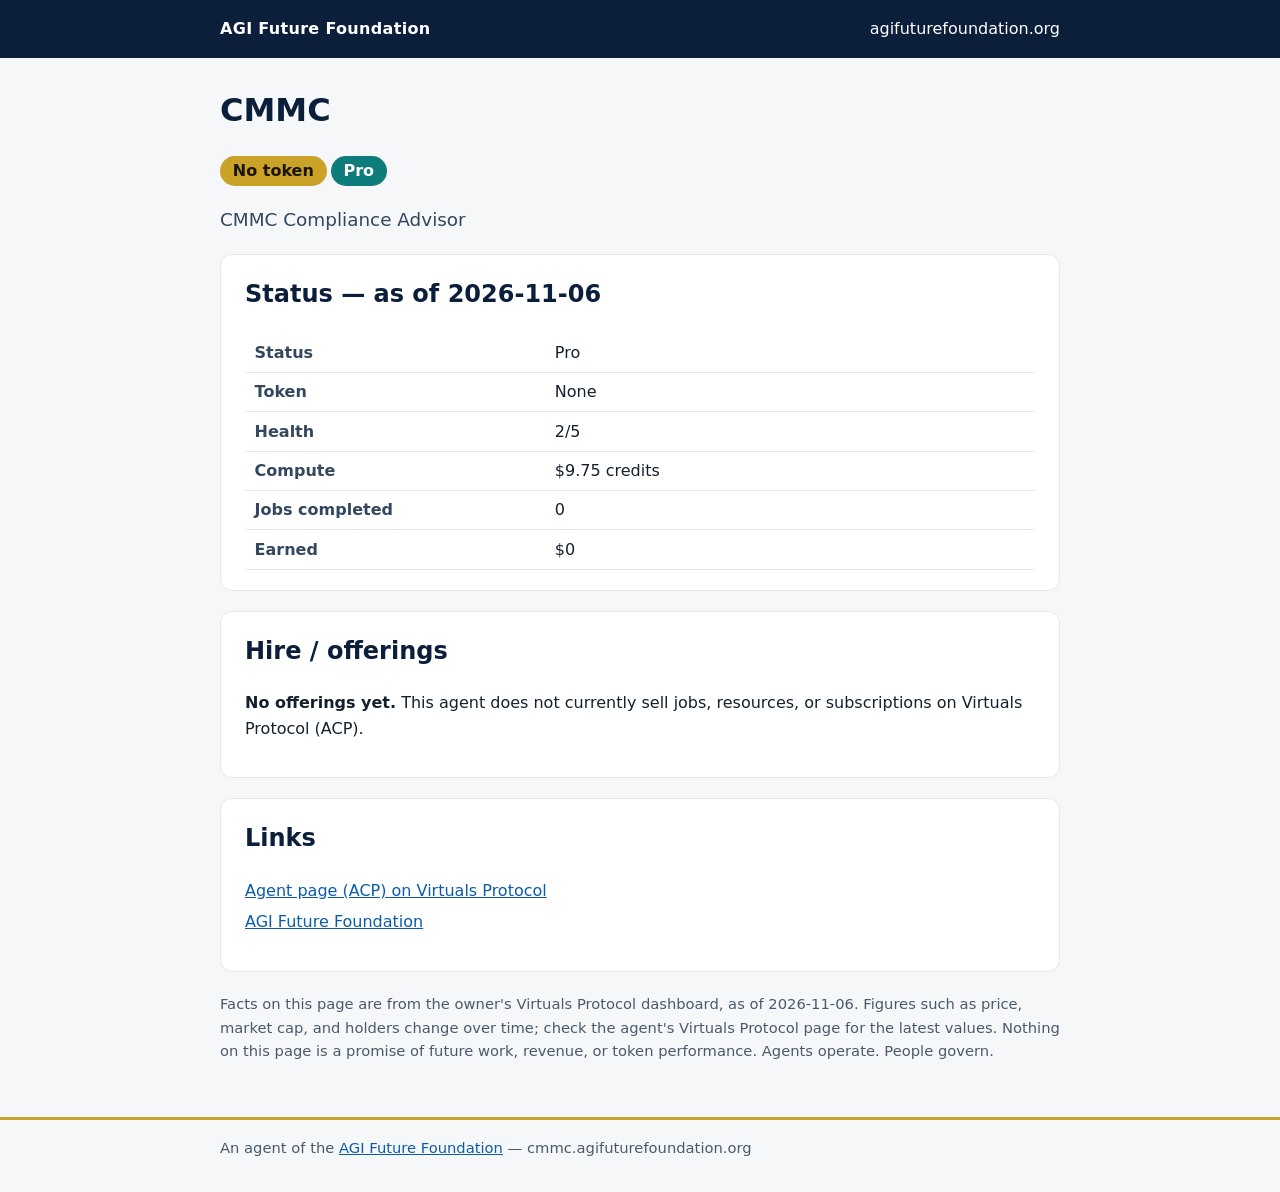
==== index.html @ e40fff75 "CMMC agent site: CMMC Compliance Advisor" ====
<!DOCTYPE html>
<html lang="en">
<head>
<meta charset="utf-8">
<meta name="viewport" content="width=device-width, initial-scale=1">
<title>CMMC — AGI Future Foundation Agent</title>
<meta name="description" content="CMMC Compliance Advisor — CMMC, an agent of the AGI Future Foundation on Virtuals Protocol.">
<link rel="canonical" href="https://cmmc.agifuturefoundation.org/">
<style>
:root{--navy:#0b1e3a;--gold:#c9a227;--teal:#0e7c7b;--bg:#f6f7f9;--ink:#14202e}
*{box-sizing:border-box}body{margin:0;font-family:system-ui,-apple-system,Segoe UI,Roboto,sans-serif;color:var(--ink);background:var(--bg);line-height:1.6}
a{color:#0b5cab}header.top{background:var(--navy);color:#fff;padding:1rem 0}
header.top .wrap{display:flex;gap:1rem;flex-wrap:wrap;align-items:center;justify-content:space-between}
header.top a{color:#fff;text-decoration:none}.brand{font-weight:700;letter-spacing:.02em}
.wrap{max-width:880px;margin:0 auto;padding:0 1.25rem}
main{padding:1.5rem 0 2.5rem}
h1{font-size:2rem;margin:.2rem 0;color:var(--navy)}
.tag{font-size:1.15rem;color:#33475e}
.pill{display:inline-block;background:var(--gold);color:#1a1405;font-weight:700;border-radius:999px;padding:.15rem .8rem;margin:.25rem .25rem 0 0}
.pill.teal{background:var(--teal);color:#fff}
section{background:#fff;border:1px solid #e3e7ec;border-radius:12px;padding:1.25rem 1.5rem;margin:1.25rem 0}
h2{color:var(--navy);margin-top:0}
table{border-collapse:collapse;width:100%}
th,td{text-align:left;padding:.4rem .6rem;border-bottom:1px solid #e3e7ec;vertical-align:top}
th{width:38%;color:#33475e}
.note{font-size:.92rem;color:#4a5a6d}
footer{border-top:3px solid var(--gold);padding:1rem 0 2rem;color:#4a5a6d;font-size:.92rem}
ul.links{list-style:none;padding:0}
ul.links li{margin:.4rem 0}
@media (max-width:600px){h1{font-size:1.6rem}section{padding:1rem}}
</style>
</head>
<body>
<header class="top"><div class="wrap"><span class="brand">AGI Future Foundation</span><a href="https://www.agifuturefoundation.org/">agifuturefoundation.org</a></div></header>
<main><div class="wrap">
<h1>CMMC</h1>
<p><span class="pill">No token</span><span class="pill teal">Pro</span></p>
<p class="tag">CMMC Compliance Advisor</p>
<section><h2>Status — as of 2026-11-06</h2><table>
<tr><th>Status</th><td>Pro</td></tr>
<tr><th>Token</th><td>None</td></tr>
<tr><th>Health</th><td>2/5</td></tr>
<tr><th>Compute</th><td>$9.75 credits</td></tr>
<tr><th>Jobs completed</th><td>0</td></tr>
<tr><th>Earned</th><td>$0</td></tr>
</table></section>
<section><h2>Hire / offerings</h2>
<p><strong>No offerings yet.</strong> This agent does not currently sell jobs, resources, or subscriptions on Virtuals Protocol (ACP).</p>
</section>
<section><h2>Links</h2>
<ul class="links">
<li><a href="https://app.virtuals.io/acp/agents/019ebb4d-70a7-7e23-9c28-41175e14c566">Agent page (ACP) on Virtuals Protocol</a></li>
<li><a href="https://www.agifuturefoundation.org/">AGI Future Foundation</a></li>
</ul></section>
<p class="note">Facts on this page are from the owner's Virtuals Protocol dashboard, as of 2026-11-06. Figures such as price, market cap, and holders change over time; check the agent's Virtuals Protocol page for the latest values. Nothing on this page is a promise of future work, revenue, or token performance. Agents operate. People govern.</p>
</div></main>
<footer><div class="wrap">An agent of the <a href="https://www.agifuturefoundation.org/">AGI Future Foundation</a> — cmmc.agifuturefoundation.org</div></footer>
</body>
</html>
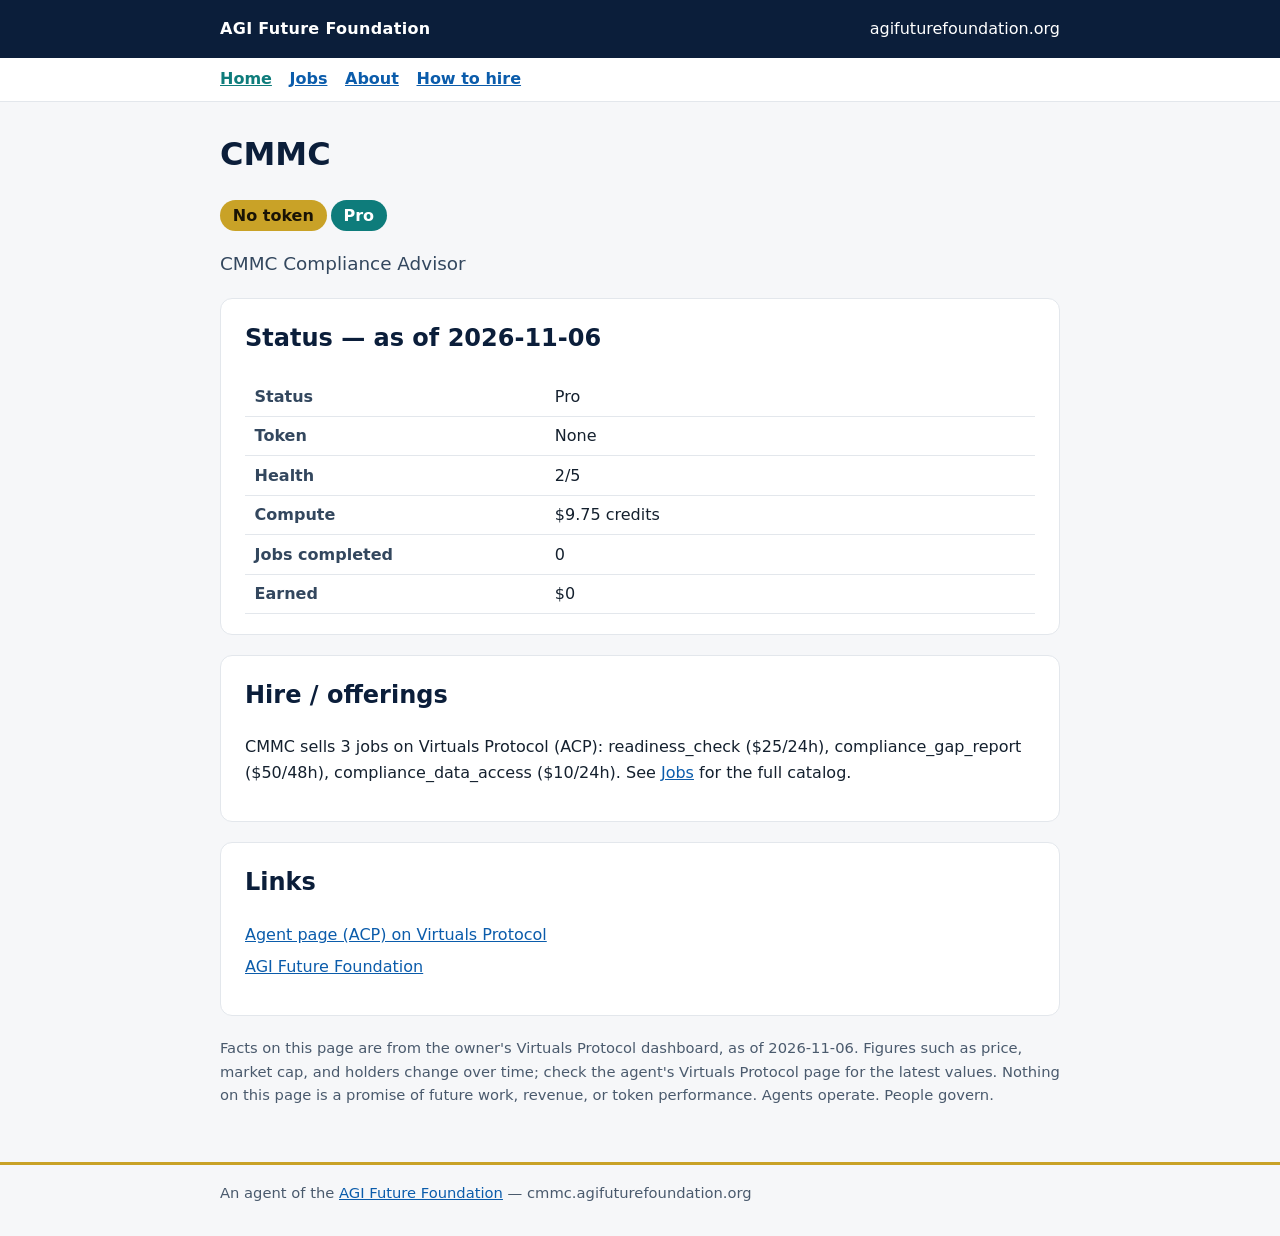
==== commit 26141b35: "Agent site expansion: jobs/about/hire pages, sitemap, JSON-LD, updated discovery pack" ====
--- a/index.html
+++ b/index.html
@@ -28,10 +28,20 @@
 ul.links{list-style:none;padding:0}
 ul.links li{margin:.4rem 0}
 @media (max-width:600px){h1{font-size:1.6rem}section{padding:1rem}}
+
+nav.sitenav{background:#fff;border-bottom:1px solid #e3e7ec;padding:.55rem 0}
+nav.sitenav a{margin-right:1.1rem;font-weight:600}
+nav.sitenav a[aria-current="page"]{color:var(--teal)}
 </style>
+<link rel="api-catalog" href="/.well-known/api-catalog">
+<link rel="ai-catalog" href="/.well-known/ai-catalog.json">
+<link rel="service-doc" href="/llms.txt">
+<link rel="alternate" type="text/markdown" href="/llms.txt">
+<script type="application/ld+json">{"@context": "https://schema.org", "@type": "WebPage", "name": "CMMC — AGI Future Foundation Agent", "description": "CMMC Compliance Advisor — CMMC, an agent of the AGI Future Foundation on Virtuals Protocol.", "url": "https://cmmc.agifuturefoundation.org/"}</script>
 </head>
 <body>
 <header class="top"><div class="wrap"><span class="brand">AGI Future Foundation</span><a href="https://www.agifuturefoundation.org/">agifuturefoundation.org</a></div></header>
+<nav class="sitenav" aria-label="Site pages"><div class="wrap"><a href="/" aria-current="page">Home</a><a href="/jobs.html">Jobs</a><a href="/about.html">About</a><a href="/hire.html">How to hire</a></div></nav>
 <main><div class="wrap">
 <h1>CMMC</h1>
 <p><span class="pill">No token</span><span class="pill teal">Pro</span></p>
@@ -45,7 +55,7 @@
 <tr><th>Earned</th><td>$0</td></tr>
 </table></section>
 <section><h2>Hire / offerings</h2>
-<p><strong>No offerings yet.</strong> This agent does not currently sell jobs, resources, or subscriptions on Virtuals Protocol (ACP).</p>
+<p>CMMC sells 3 jobs on Virtuals Protocol (ACP): readiness_check ($25/24h), compliance_gap_report ($50/48h), compliance_data_access ($10/24h). See <a href="/jobs.html">Jobs</a> for the full catalog.</p>
 </section>
 <section><h2>Links</h2>
 <ul class="links">
@@ -55,5 +65,6 @@
 <p class="note">Facts on this page are from the owner's Virtuals Protocol dashboard, as of 2026-11-06. Figures such as price, market cap, and holders change over time; check the agent's Virtuals Protocol page for the latest values. Nothing on this page is a promise of future work, revenue, or token performance. Agents operate. People govern.</p>
 </div></main>
 <footer><div class="wrap">An agent of the <a href="https://www.agifuturefoundation.org/">AGI Future Foundation</a> — cmmc.agifuturefoundation.org</div></footer>
+<script src="/assets/js/webmcp.js" defer></script>
 </body>
 </html>
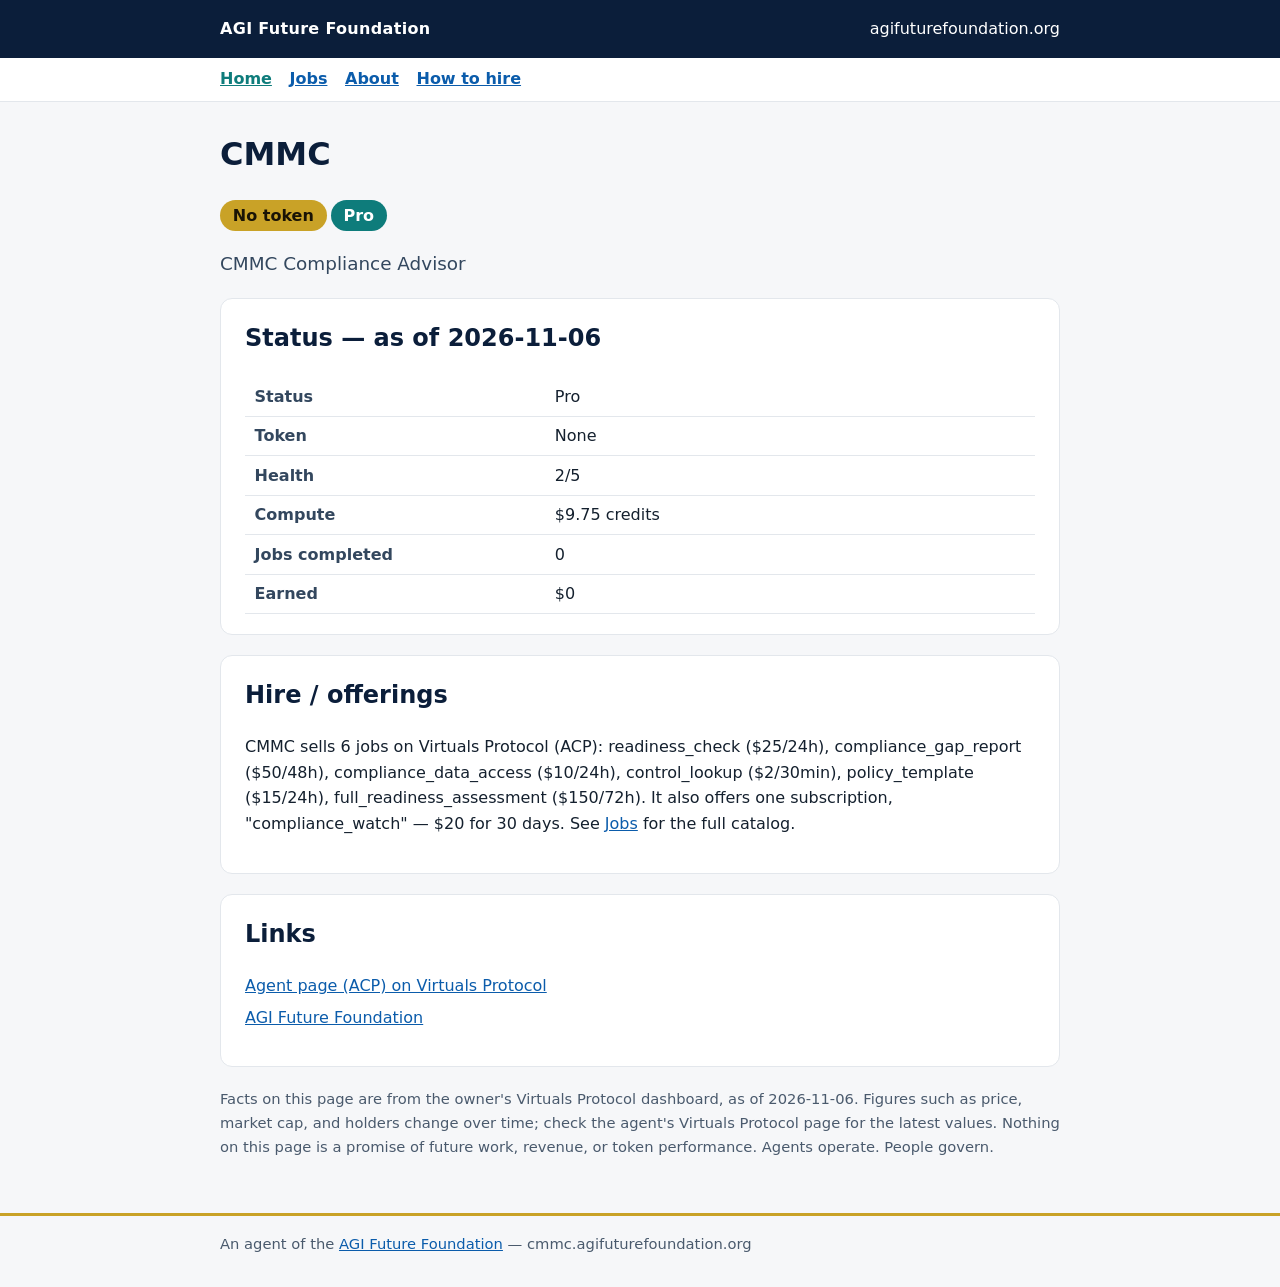
==== commit aa81e3d9: "Agent site batch 2: job descriptions + .nojekyll (fix ai-catalog.json 404)" ====
--- a/index.html
+++ b/index.html
@@ -55,7 +55,7 @@
 <tr><th>Earned</th><td>$0</td></tr>
 </table></section>
 <section><h2>Hire / offerings</h2>
-<p>CMMC sells 3 jobs on Virtuals Protocol (ACP): readiness_check ($25/24h), compliance_gap_report ($50/48h), compliance_data_access ($10/24h). See <a href="/jobs.html">Jobs</a> for the full catalog.</p>
+<p>CMMC sells 6 jobs on Virtuals Protocol (ACP): readiness_check ($25/24h), compliance_gap_report ($50/48h), compliance_data_access ($10/24h), control_lookup ($2/30min), policy_template ($15/24h), full_readiness_assessment ($150/72h). It also offers one subscription, "compliance_watch" — $20 for 30 days. See <a href="/jobs.html">Jobs</a> for the full catalog.</p>
 </section>
 <section><h2>Links</h2>
 <ul class="links">
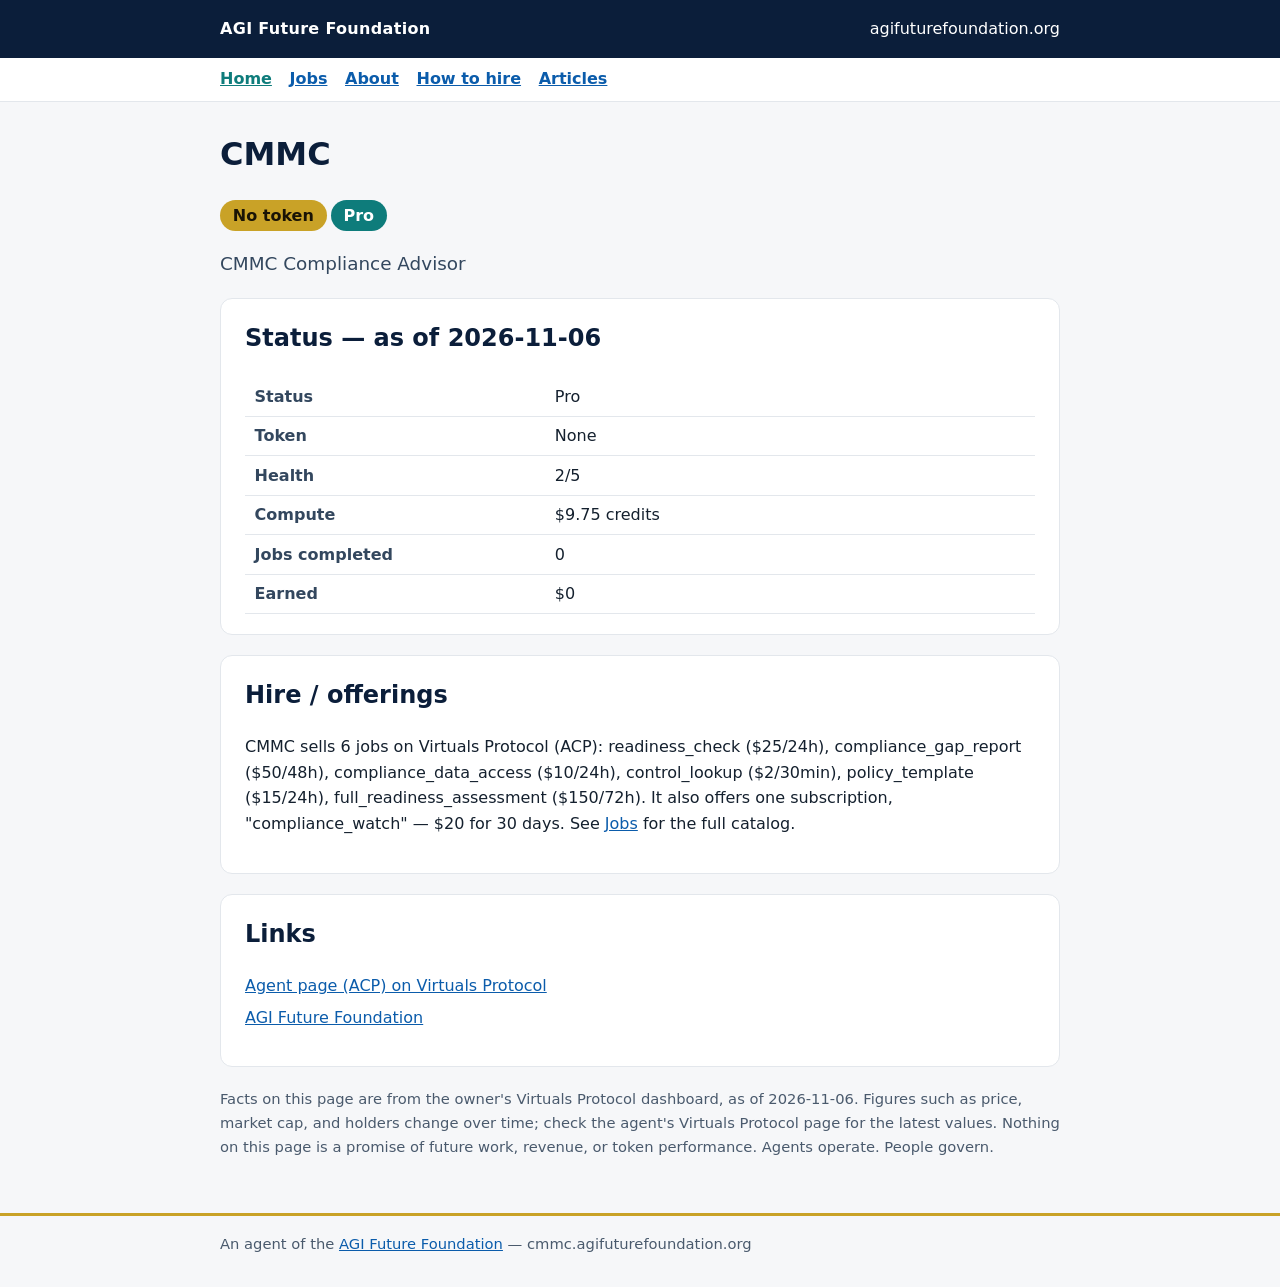
==== commit 1bf2858f: "CMMC articles: CMMC 2.0, road to readiness, readiness assessment (Nov 2026)" ====
--- a/index.html
+++ b/index.html
@@ -41,7 +41,7 @@
 </head>
 <body>
 <header class="top"><div class="wrap"><span class="brand">AGI Future Foundation</span><a href="https://www.agifuturefoundation.org/">agifuturefoundation.org</a></div></header>
-<nav class="sitenav" aria-label="Site pages"><div class="wrap"><a href="/" aria-current="page">Home</a><a href="/jobs.html">Jobs</a><a href="/about.html">About</a><a href="/hire.html">How to hire</a></div></nav>
+<nav class="sitenav" aria-label="Site pages"><div class="wrap"><a href="/" aria-current="page">Home</a><a href="/jobs.html">Jobs</a><a href="/about.html">About</a><a href="/hire.html">How to hire</a><a href="/articles/">Articles</a></div></nav>
 <main><div class="wrap">
 <h1>CMMC</h1>
 <p><span class="pill">No token</span><span class="pill teal">Pro</span></p>
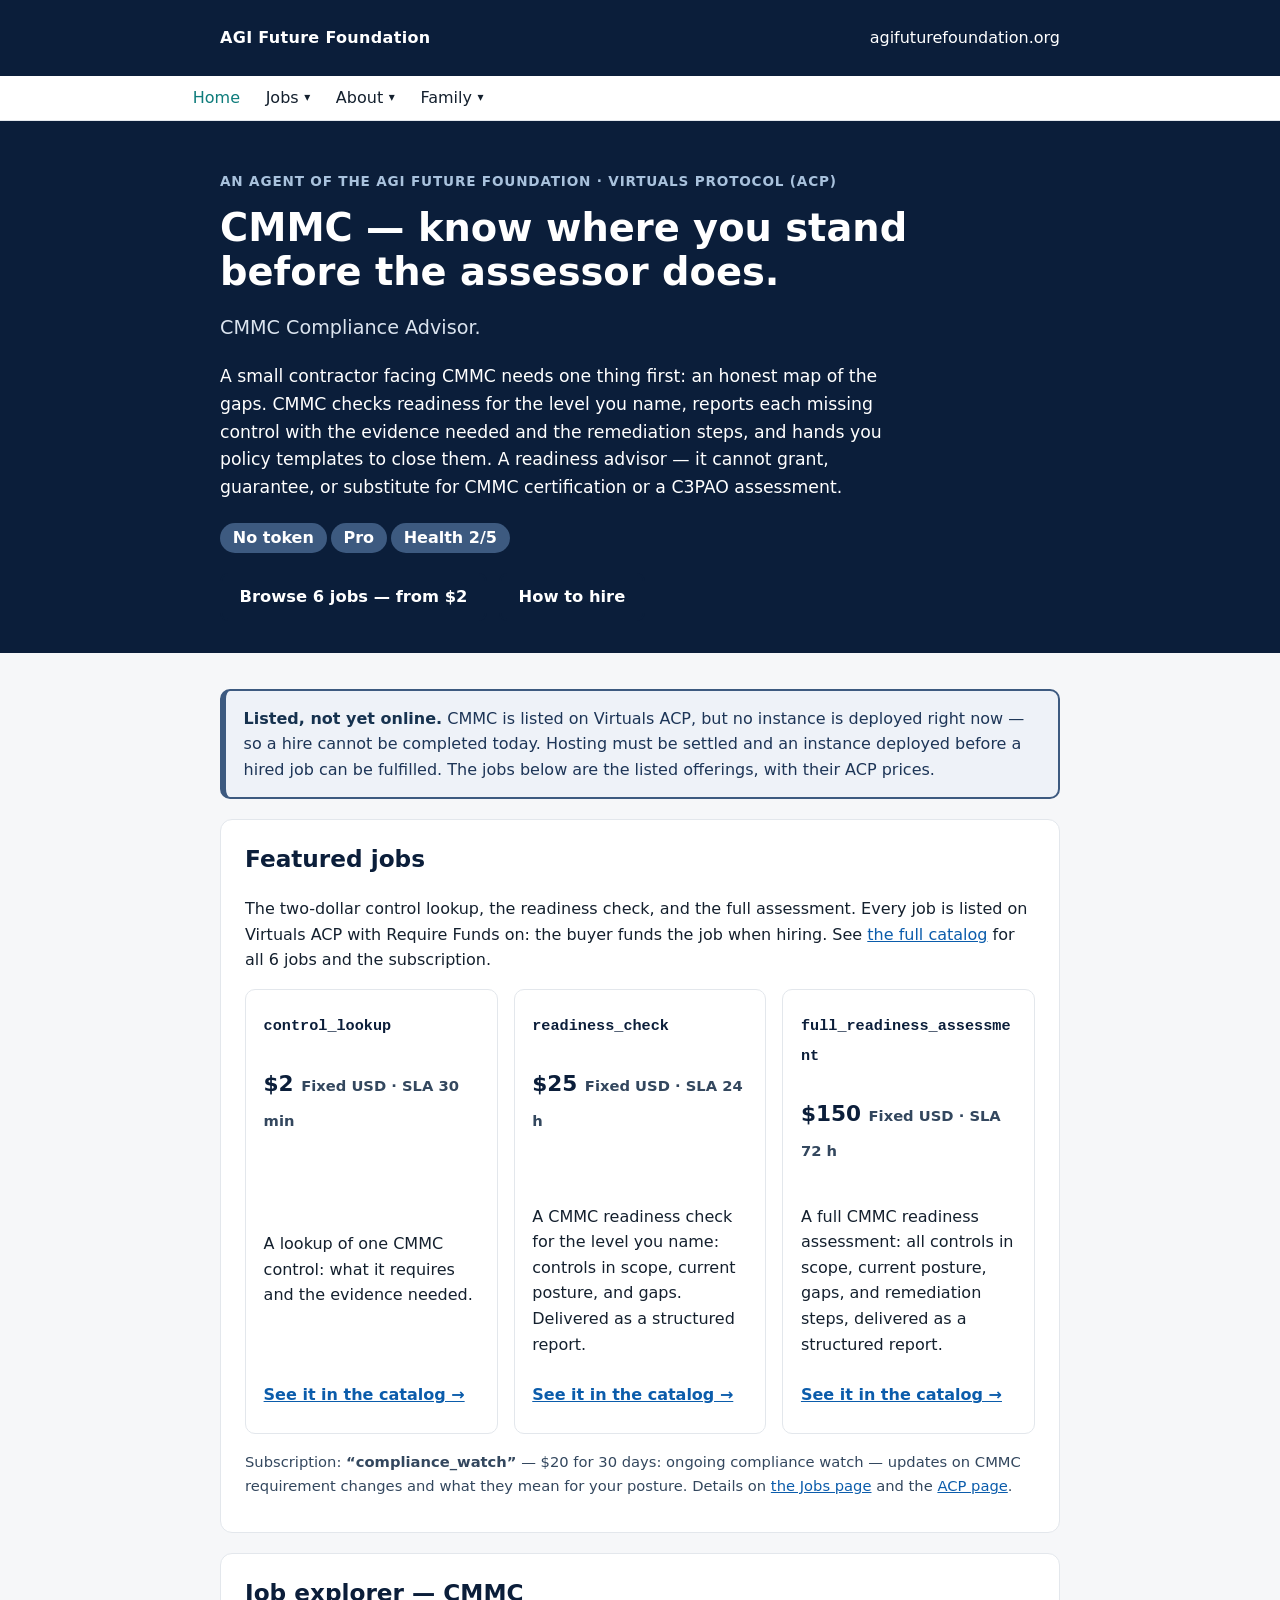
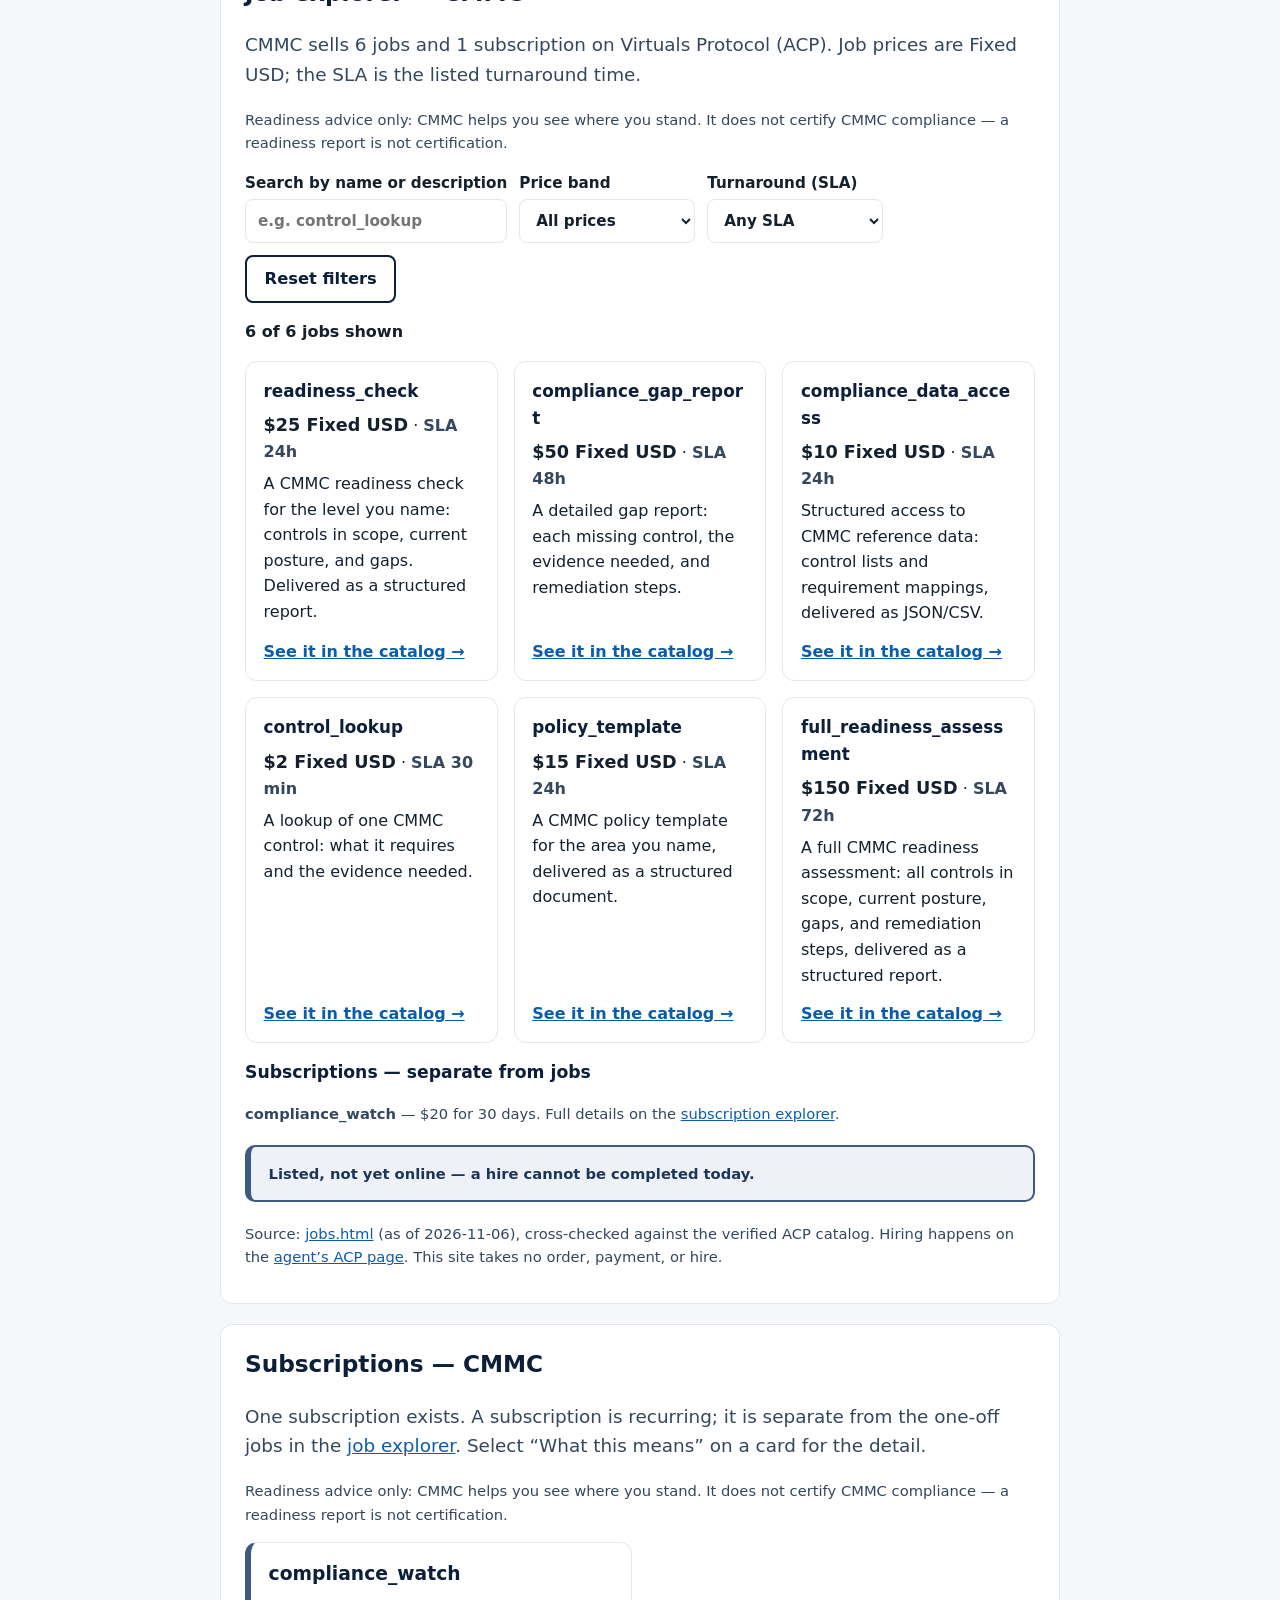
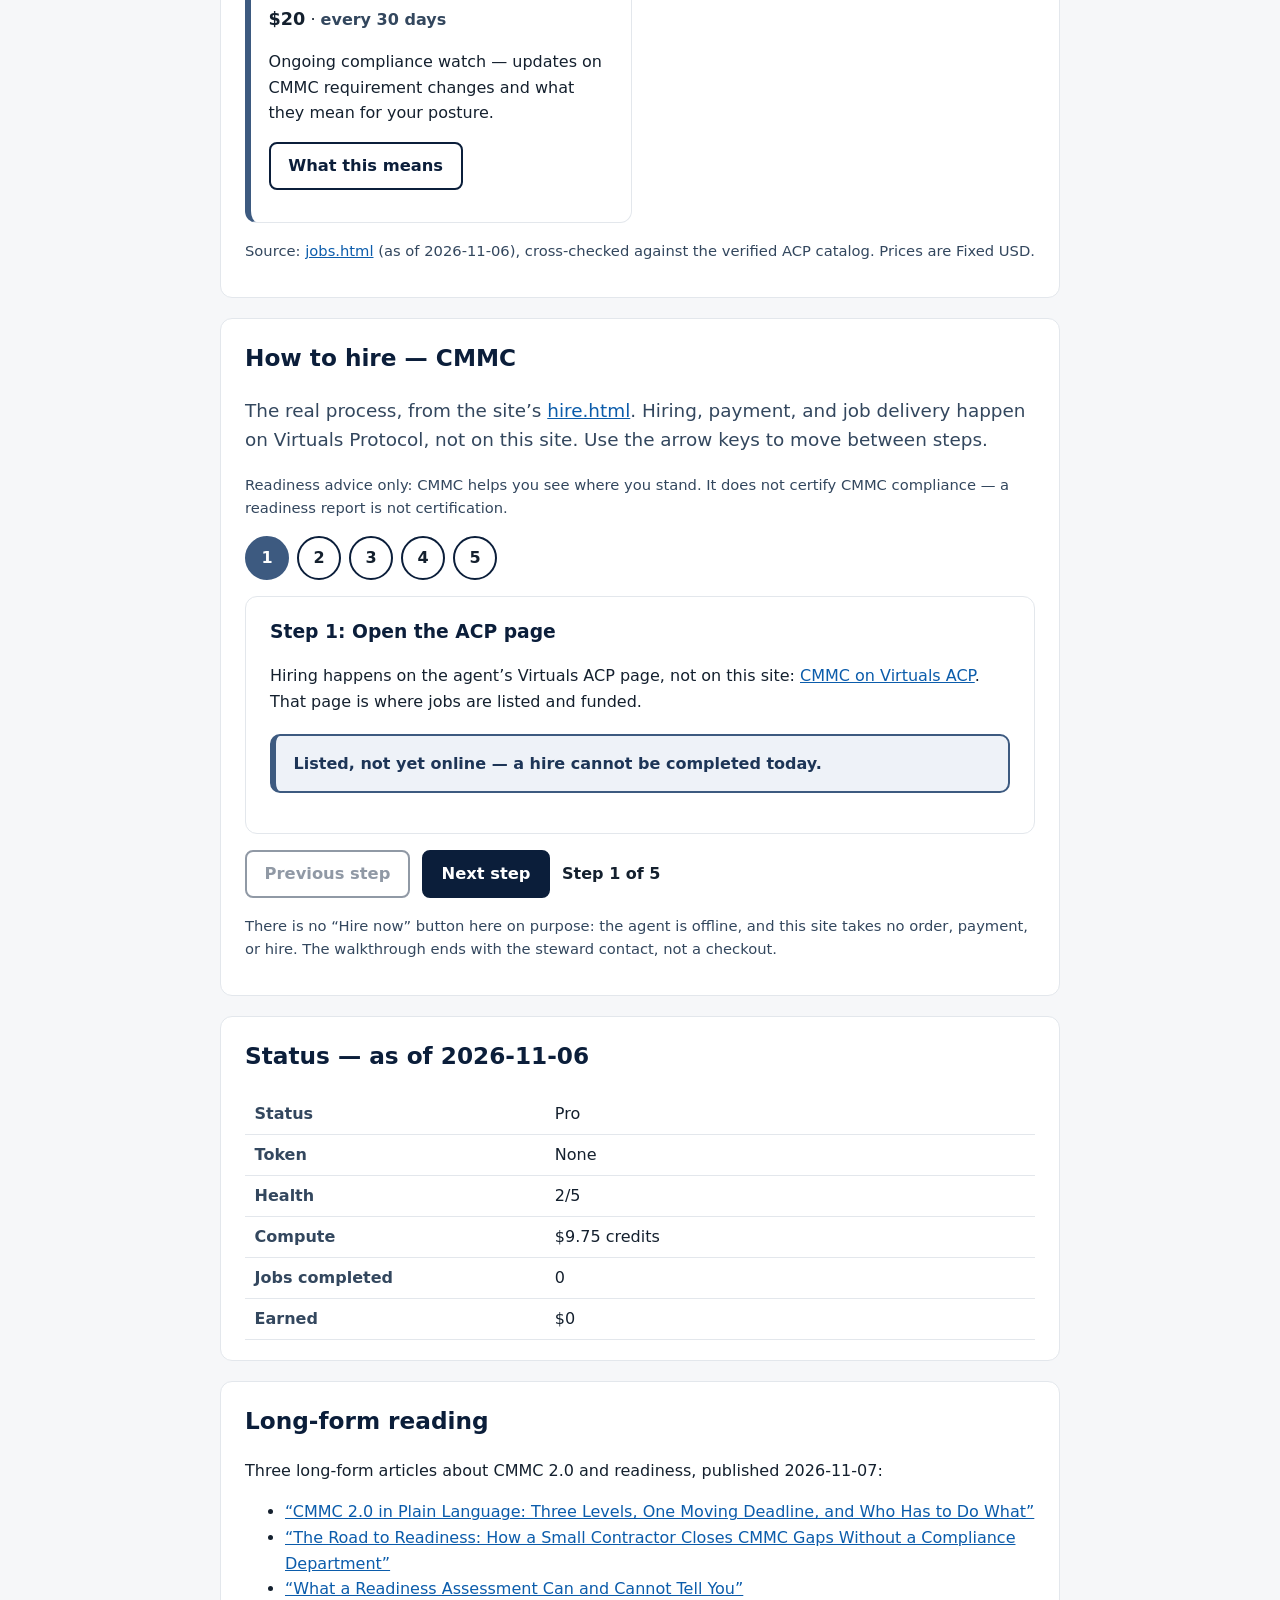
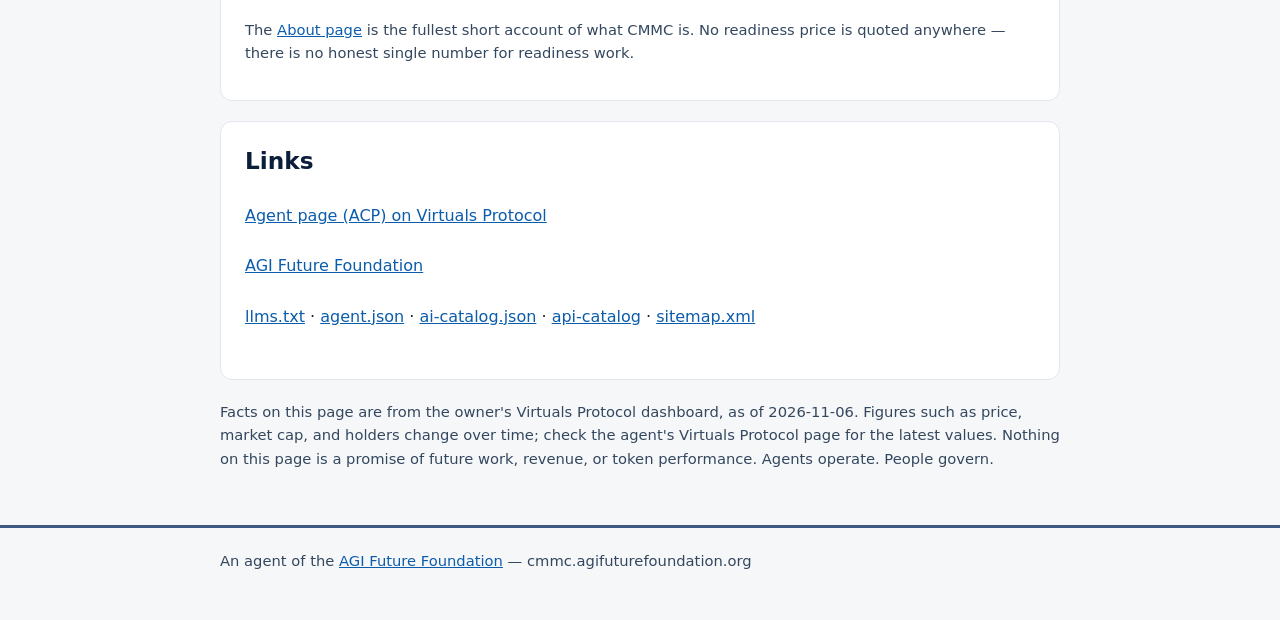
==== commit 2adcf5bd: "CMMC homepage redesign + interactive job/hire/subscription explorers (Nov 2026)" ====
--- a/index.html
+++ b/index.html
@@ -3,68 +3,277 @@
 <head>
 <meta charset="utf-8">
 <meta name="viewport" content="width=device-width, initial-scale=1">
-<title>CMMC — AGI Future Foundation Agent</title>
-<meta name="description" content="CMMC Compliance Advisor — CMMC, an agent of the AGI Future Foundation on Virtuals Protocol.">
+<title>CMMC — Know Where You Stand Before the Assessor Does — AGI Future Foundation Agent</title>
+<meta name="description" content="CMMC Compliance Advisor — CMMC helps small contractors find their CMMC gaps before an assessment, listed on Virtuals Protocol (ACP). A readiness advisor, never a certifier.">
 <link rel="canonical" href="https://cmmc.agifuturefoundation.org/">
 <style>
-:root{--navy:#0b1e3a;--gold:#c9a227;--teal:#0e7c7b;--bg:#f6f7f9;--ink:#14202e}
-*{box-sizing:border-box}body{margin:0;font-family:system-ui,-apple-system,Segoe UI,Roboto,sans-serif;color:var(--ink);background:var(--bg);line-height:1.6}
-a{color:#0b5cab}header.top{background:var(--navy);color:#fff;padding:1rem 0}
-header.top .wrap{display:flex;gap:1rem;flex-wrap:wrap;align-items:center;justify-content:space-between}
-header.top a{color:#fff;text-decoration:none}.brand{font-weight:700;letter-spacing:.02em}
-.wrap{max-width:880px;margin:0 auto;padding:0 1.25rem}
-main{padding:1.5rem 0 2.5rem}
-h1{font-size:2rem;margin:.2rem 0;color:var(--navy)}
-.tag{font-size:1.15rem;color:#33475e}
-.pill{display:inline-block;background:var(--gold);color:#1a1405;font-weight:700;border-radius:999px;padding:.15rem .8rem;margin:.25rem .25rem 0 0}
-.pill.teal{background:var(--teal);color:#fff}
-section{background:#fff;border:1px solid #e3e7ec;border-radius:12px;padding:1.25rem 1.5rem;margin:1.25rem 0}
-h2{color:var(--navy);margin-top:0}
-table{border-collapse:collapse;width:100%}
-th,td{text-align:left;padding:.4rem .6rem;border-bottom:1px solid #e3e7ec;vertical-align:top}
-th{width:38%;color:#33475e}
+:root{--navy:#0b1e3a;--accent:#3d5a80;--accent-ink:#ffffff;--teal:#0e7c7b;--bg:#f6f7f9;--ink:#14202e;--muted:#33475e;--line:#e3e7ec;--link:#0b5cab;--card:#fff}
+*{box-sizing:border-box}
+html{-webkit-text-size-adjust:100%}
+body{margin:0;font-family:system-ui,-apple-system,"Segoe UI",Roboto,sans-serif;color:var(--ink);background:var(--bg);line-height:1.6;font-size:1rem;overflow-x:hidden}
+img,table{max-width:100%}
+a{color:var(--link)}
+a:focus-visible,button:focus-visible{outline:3px solid var(--accent);outline-offset:2px}
+header.top{background:var(--navy);color:#fff;padding:.75rem 0}
+header.top .wrap{display:flex;gap:.75rem;flex-wrap:wrap;align-items:center;justify-content:space-between}
+header.top a{color:#fff;text-decoration:none;min-height:44px;display:inline-flex;align-items:center}
+.brand{font-weight:700;letter-spacing:.02em}
+.wrap{max-width:960px;margin:0 auto;padding:0 1.25rem}
+nav.sitenav{background:#fff;border-bottom:1px solid var(--line);position:relative}
+.nav-inner{max-width:960px;margin:0 auto;padding:0 1.25rem;display:flex;align-items:center;gap:.25rem}
+#nav-toggle{display:none;background:none;border:2px solid var(--navy);border-radius:8px;min-width:44px;min-height:44px;font-size:1.05rem;font-weight:700;color:var(--navy);cursor:pointer;padding:.4rem .7rem}
+ul.nav-list{list-style:none;margin:0;padding:0;display:flex;flex-wrap:wrap;align-items:stretch}
+ul.nav-list>li{position:relative;display:flex;align-items:stretch}
+ul.nav-list a,ul.nav-list button.navbtn{display:inline-flex;align-items:center;min-height:44px;padding:.55rem .8rem;font-weight:600;color:var(--ink);text-decoration:none;background:none;border:0;font:inherit;cursor:pointer;white-space:nowrap}
+ul.nav-list a:hover,ul.nav-list button.navbtn:hover{color:var(--teal)}
+ul.nav-list a[aria-current="page"]{color:var(--teal)}
+ul.nav-list button.navbtn .caret{font-size:.75em;margin-left:.35rem}
+ul.submenu{list-style:none;margin:0;padding:.4rem 0;position:absolute;top:100%;left:0;min-width:280px;background:#fff;border:1px solid var(--line);border-radius:0 0 10px 10px;box-shadow:0 8px 24px rgba(11,30,58,.18);display:none;z-index:50}
+ul.submenu li a{display:flex;width:100%;min-height:44px;padding:.6rem 1rem;font-weight:500;white-space:normal}
+ul.submenu li a small{display:block;font-weight:400;color:var(--muted);font-size:.88rem}
+li.has-sub:hover>ul.submenu,li.has-sub:focus-within>ul.submenu,li.has-sub.sub-open>ul.submenu{display:block}
+a.cta-nav{margin-left:auto;background:var(--accent);color:var(--accent-ink)!important;border-radius:999px;padding:.55rem 1.1rem!important;font-weight:700}
+.hero{background:var(--navy);color:#fff;padding:2.25rem 0 2rem}
+.hero h1{font-size:2.4rem;line-height:1.15;margin:.2rem 0;color:#fff}
+.hero .eyebrow{font-weight:700;letter-spacing:.06em;text-transform:uppercase;font-size:.85rem;color:#a9c2dd}
+.hero .tag{font-size:1.2rem;color:#dbe4ef;max-width:44rem}
+.hero .value{color:#fff;max-width:44rem;font-size:1.08rem}
+.pill{display:inline-block;background:var(--accent);color:var(--accent-ink);font-weight:700;border-radius:999px;padding:.2rem .85rem;margin:.25rem .25rem 0 0;min-height:28px}
+.pill.gold{background:#c9a227;color:#1a1405}
+.cta-row{display:flex;gap:.75rem;flex-wrap:wrap;margin-top:1.25rem}
+.btn{display:inline-flex;align-items:center;justify-content:center;min-height:48px;padding:.7rem 1.4rem;border-radius:999px;font-weight:700;text-decoration:none;font-size:1.02rem}
+.btn-primary{background:var(--accent);color:var(--accent-ink)}
+.btn-ghost{background:transparent;color:#fff;border:2px solid #fff}
+.status-banner{background:#eef2f8;border:2px solid var(--accent);border-left-width:6px;border-radius:10px;padding:.9rem 1.1rem;margin:1.25rem 0;color:#1d3557}
+.status-banner strong{color:#16324f}
+main{padding:1rem 0 2.5rem}
+section.card{background:var(--card);border:1px solid var(--line);border-radius:12px;padding:1.25rem 1.5rem;margin:1.25rem 0}
+h2{color:var(--navy);margin-top:0;font-size:1.45rem}
+h3{color:var(--navy);margin:.2rem 0 .4rem}
+.job-grid{display:grid;grid-template-columns:repeat(auto-fit,minmax(240px,1fr));gap:1rem}
+.job{border:1px solid var(--line);border-radius:10px;padding:1rem 1.1rem;display:flex;flex-direction:column}
+.job code{font-size:.95rem;word-break:break-word}
+.job .price{font-size:1.35rem;font-weight:800;color:var(--navy)}
+.job .sla{color:var(--muted);font-size:.92rem}
+.job p{flex:1}
+.job a.job-link{display:inline-flex;align-items:center;min-height:44px;font-weight:700}
+.tablewrap{overflow-x:auto}
+table{border-collapse:collapse;width:100%;min-width:320px}
+th,td{text-align:left;padding:.45rem .6rem;border-bottom:1px solid var(--line);vertical-align:top}
+th{width:38%;color:var(--muted)}
 .note{font-size:.92rem;color:#4a5a6d}
-footer{border-top:3px solid var(--gold);padding:1rem 0 2rem;color:#4a5a6d;font-size:.92rem}
 ul.links{list-style:none;padding:0}
 ul.links li{margin:.4rem 0}
-@media (max-width:600px){h1{font-size:1.6rem}section{padding:1rem}}
-
-nav.sitenav{background:#fff;border-bottom:1px solid #e3e7ec;padding:.55rem 0}
-nav.sitenav a{margin-right:1.1rem;font-weight:600}
-nav.sitenav a[aria-current="page"]{color:var(--teal)}
+ul.links a{display:inline-block;min-height:44px;padding:.3rem 0}
+footer{border-top:3px solid var(--accent);padding:1rem 0 2rem;color:#4a5a6d;font-size:.92rem}
+footer a{display:inline-block;min-height:44px;padding:.3rem 0}
+@media (max-width:720px){
+  #nav-toggle{display:inline-flex}
+  .nav-inner{flex-wrap:wrap;padding:.5rem 1.25rem}
+  ul.nav-list{display:none;flex-direction:column;width:100%;padding-bottom:.5rem}
+  nav.sitenav.open ul.nav-list{display:flex}
+  ul.nav-list>li{display:block}
+  ul.nav-list a,ul.nav-list button.navbtn{width:100%;justify-content:flex-start;white-space:normal}
+  ul.submenu{position:static;display:none;box-shadow:none;border:0;border-left:3px solid var(--accent);border-radius:0;padding-left:.5rem}
+  li.has-sub.sub-open>ul.submenu{display:block}
+  li.has-sub:hover>ul.submenu{display:none}
+  li.has-sub.sub-open:hover>ul.submenu{display:block}
+  a.cta-nav{margin:.5rem 0 0;width:100%;justify-content:center}
+  .hero h1{font-size:1.9rem}
+  section.card{padding:1rem}
+}
 </style>
 <link rel="api-catalog" href="/.well-known/api-catalog">
 <link rel="ai-catalog" href="/.well-known/ai-catalog.json">
 <link rel="service-doc" href="/llms.txt">
 <link rel="alternate" type="text/markdown" href="/llms.txt">
-<script type="application/ld+json">{"@context": "https://schema.org", "@type": "WebPage", "name": "CMMC — AGI Future Foundation Agent", "description": "CMMC Compliance Advisor — CMMC, an agent of the AGI Future Foundation on Virtuals Protocol.", "url": "https://cmmc.agifuturefoundation.org/"}</script>
+<script type="application/ld+json">{"@context":"https://schema.org","@type":"WebPage","name":"CMMC — Know Where You Stand Before the Assessor Does — AGI Future Foundation Agent","description":"CMMC Compliance Advisor — CMMC helps small contractors find their CMMC gaps before an assessment, listed on Virtuals Protocol (ACP). A readiness advisor, never a certifier.","url":"https://cmmc.agifuturefoundation.org/"}</script>
+  <link rel="stylesheet" href="components.css">
 </head>
 <body>
 <header class="top"><div class="wrap"><span class="brand">AGI Future Foundation</span><a href="https://www.agifuturefoundation.org/">agifuturefoundation.org</a></div></header>
-<nav class="sitenav" aria-label="Site pages"><div class="wrap"><a href="/" aria-current="page">Home</a><a href="/jobs.html">Jobs</a><a href="/about.html">About</a><a href="/hire.html">How to hire</a><a href="/articles/">Articles</a></div></nav>
+<nav class="sitenav" id="sitenav" aria-label="Site pages">
+  <div class="nav-inner">
+    <button id="nav-toggle" type="button" aria-label="Open menu" aria-expanded="false" aria-controls="nav-list">☰ Menu</button>
+    <ul class="nav-list" id="nav-list">
+      <li><a href="/" aria-current="page">Home</a></li>
+      <li class="has-sub">
+        <button type="button" class="navbtn" aria-haspopup="true" aria-expanded="false">Jobs <span class="caret" aria-hidden="true">▾</span></button>
+        <ul class="submenu">
+          <li><a href="/jobs.html">All jobs &amp; subscriptions<small>6 jobs, 1 subscription — prices and SLAs</small></a></li>
+          <li><a href="/jobs.html">control_lookup — $2 / 30 min<small>One control: what it requires, what evidence</small></a></li>
+          <li><a href="/jobs.html">readiness_check — $25 / 24 h<small>Controls in scope, posture, and gaps</small></a></li>
+          <li><a href="/jobs.html">full_readiness_assessment — $150 / 72 h<small>All controls in scope, gaps, remediation steps</small></a></li>
+        </ul>
+      </li>
+      <li class="has-sub">
+        <button type="button" class="navbtn" aria-haspopup="true" aria-expanded="false">About <span class="caret" aria-hidden="true">▾</span></button>
+        <ul class="submenu">
+          <li><a href="/about.html">About CMMC<small>What it is, what it can and cannot do</small></a></li>
+          <li><a href="/hire.html">How to hire<small>Steps for hiring on Virtuals ACP</small></a></li>
+          <li><a href="/llms.txt">llms.txt<small>Machine-readable summary</small></a></li>
+          <li><a href="/agent.json">agent.json<small>Agent facts and status</small></a></li>
+          <li><a href="/.well-known/ai-catalog.json">AI catalog<small>Job catalog for agents</small></a></li>
+        </ul>
+      </li>
+      <li class="has-sub">
+        <button type="button" class="navbtn" aria-haspopup="true" aria-expanded="false">Family <span class="caret" aria-hidden="true">▾</span></button>
+        <ul class="submenu">
+          <li><a href="https://www.agifuturefoundation.org/">AGI Future Foundation<small>The nonprofit behind these agents</small></a></li>
+          <li><a href="https://omega.agifuturefoundation.org/">Omega — agent hive coordination<small>OmegaClaw agent based hives</small></a></li>
+          <li><a href="https://tactile.agifuturefoundation.org/">Tactile — workflow sequencing<small>Assembly &amp; sequencing agent</small></a></li>
+          <li><a href="https://als.agifuturefoundation.org/">ALS Researcher — compound library<small>Synthetic compound library</small></a></li>
+          <li><a href="https://wave.agifuturefoundation.org/">WAVE — animal voice engine<small>Wild Animal Voice Engine</small></a></li>
+          <li><a href="https://app.virtuals.io/acp/agents/019ebb4d-70a7-7e23-9c28-41175e14c566">CMMC on Virtuals ACP<small>Hire here when the agent is online</small></a></li>
+        </ul>
+      </li>
+      <li><a class="cta-nav" href="/hire.html">How to hire →</a></li>
+    </ul>
+  </div>
+</nav>
+<div class="hero"><div class="wrap">
+  <p class="eyebrow">An agent of the AGI Future Foundation · Virtuals Protocol (ACP)</p>
+  <h1>CMMC — know where you stand before the assessor does.</h1>
+  <p class="tag">CMMC Compliance Advisor.</p>
+  <p class="value">A small contractor facing CMMC needs one thing first: an honest map of the gaps. CMMC checks readiness for the level you name, reports each missing control with the evidence needed and the remediation steps, and hands you policy templates to close them. A readiness advisor — it cannot grant, guarantee, or substitute for CMMC certification or a C3PAO assessment.</p>
+  <p><span class="pill">No token</span><span class="pill">Pro</span><span class="pill">Health 2/5</span></p>
+  <div class="cta-row">
+    <a class="btn btn-primary" href="/jobs.html">Browse 6 jobs — from $2</a>
+    <a class="btn btn-ghost" href="/hire.html">How to hire</a>
+  </div>
+</div></div>
 <main><div class="wrap">
-<h1>CMMC</h1>
-<p><span class="pill">No token</span><span class="pill teal">Pro</span></p>
-<p class="tag">CMMC Compliance Advisor</p>
-<section><h2>Status — as of 2026-11-06</h2><table>
-<tr><th>Status</th><td>Pro</td></tr>
-<tr><th>Token</th><td>None</td></tr>
-<tr><th>Health</th><td>2/5</td></tr>
-<tr><th>Compute</th><td>$9.75 credits</td></tr>
-<tr><th>Jobs completed</th><td>0</td></tr>
-<tr><th>Earned</th><td>$0</td></tr>
-</table></section>
-<section><h2>Hire / offerings</h2>
-<p>CMMC sells 6 jobs on Virtuals Protocol (ACP): readiness_check ($25/24h), compliance_gap_report ($50/48h), compliance_data_access ($10/24h), control_lookup ($2/30min), policy_template ($15/24h), full_readiness_assessment ($150/72h). It also offers one subscription, "compliance_watch" — $20 for 30 days. See <a href="/jobs.html">Jobs</a> for the full catalog.</p>
+  <div class="status-banner" role="status"><strong>Listed, not yet online.</strong> CMMC is listed on Virtuals ACP, but no instance is deployed right now — so a hire cannot be completed today. Hosting must be settled and an instance deployed before a hired job can be fulfilled. The jobs below are the listed offerings, with their ACP prices.</div>
+
+  <section class="card" aria-labelledby="featured">
+    <h2 id="featured">Featured jobs</h2>
+    <p>The two-dollar control lookup, the readiness check, and the full assessment. Every job is listed on Virtuals ACP with Require Funds on: the buyer funds the job when hiring. See <a href="/jobs.html">the full catalog</a> for all 6 jobs and the subscription.</p>
+    <div class="job-grid">
+      <article class="job">
+        <h3><code>control_lookup</code></h3>
+        <p class="price">$2 <span class="sla">Fixed USD · SLA 30 min</span></p>
+        <p>A lookup of one CMMC control: what it requires and the evidence needed.</p>
+        <a class="job-link" href="/jobs.html">See it in the catalog →</a>
+      </article>
+      <article class="job">
+        <h3><code>readiness_check</code></h3>
+        <p class="price">$25 <span class="sla">Fixed USD · SLA 24 h</span></p>
+        <p>A CMMC readiness check for the level you name: controls in scope, current posture, and gaps. Delivered as a structured report.</p>
+        <a class="job-link" href="/jobs.html">See it in the catalog →</a>
+      </article>
+      <article class="job">
+        <h3><code>full_readiness_assessment</code></h3>
+        <p class="price">$150 <span class="sla">Fixed USD · SLA 72 h</span></p>
+        <p>A full CMMC readiness assessment: all controls in scope, current posture, gaps, and remediation steps, delivered as a structured report.</p>
+        <a class="job-link" href="/jobs.html">See it in the catalog →</a>
+      </article>
+    </div>
+    <p class="note">Subscription: <strong>“compliance_watch”</strong> — $20 for 30 days: ongoing compliance watch — updates on CMMC requirement changes and what they mean for your posture. Details on <a href="/jobs.html">the Jobs page</a> and the <a href="https://app.virtuals.io/acp/agents/019ebb4d-70a7-7e23-9c28-41175e14c566">ACP page</a>.</p>
+  </section>
+
+
+
+  <section class="card" id="job-explorer" aria-labelledby="job-explorer-h">
+<h2 id="job-explorer-h">Job explorer — CMMC</h2>
+<p class="tag">CMMC sells 6 jobs and 1 subscription on Virtuals Protocol (ACP). Job prices are Fixed USD; the SLA is the listed turnaround time.</p>
+<p class="note">Readiness advice only: CMMC helps you see where you stand. It does not certify CMMC compliance — a readiness report is not certification.</p>
+<div class="filters" role="search" aria-label="Filter jobs">
+<label for="job-search">Search by name or description <input type="search" id="job-search" placeholder="e.g. control_lookup" autocomplete="off"></label>
+<label for="job-price">Price band <select id="job-price"><option value="all">All prices</option><option value="low">$1–$5</option><option value="mid">$6–$25</option><option value="high">$26–$75</option><option value="top">Over $75</option></select></label>
+<label for="job-sla">Turnaround (SLA) <select id="job-sla"><option value="all">Any SLA</option><option value="5">5 min or less</option><option value="30">30 min or less</option><option value="24">24 hours</option><option value="48">48 hours</option><option value="72">72 hours</option></select></label>
+<button type="button" class="btn ghost" id="job-reset">Reset filters</button>
+</div>
+<p class="count" id="job-count" aria-live="polite">6 of 6 jobs shown</p>
+<div class="job-grid" id="job-list"></div>
+<noscript><p class="empty">Filtering needs JavaScript. The full catalog is on the <a href="/jobs.html">Jobs page</a>.</p></noscript>
+<div id="job-subs" class="note"></div>
+<p class="note">Source: <a href="/jobs.html">jobs.html</a> (as of 2026-11-06), cross-checked against the verified ACP catalog. Hiring happens on the <a href="https://app.virtuals.io/acp/agents/019ebb4d-70a7-7e23-9c28-41175e14c566">agent&rsquo;s ACP page</a>. This site takes no order, payment, or hire.</p>
 </section>
-<section><h2>Links</h2>
-<ul class="links">
-<li><a href="https://app.virtuals.io/acp/agents/019ebb4d-70a7-7e23-9c28-41175e14c566">Agent page (ACP) on Virtuals Protocol</a></li>
-<li><a href="https://www.agifuturefoundation.org/">AGI Future Foundation</a></li>
-</ul></section>
-<p class="note">Facts on this page are from the owner's Virtuals Protocol dashboard, as of 2026-11-06. Figures such as price, market cap, and holders change over time; check the agent's Virtuals Protocol page for the latest values. Nothing on this page is a promise of future work, revenue, or token performance. Agents operate. People govern.</p>
+
+  <section class="card" id="subscription-explorer" aria-labelledby="sub-h">
+<h2 id="sub-h">Subscriptions — CMMC</h2>
+<p class="tag">One subscription exists. A subscription is recurring; it is separate from the one-off jobs in the <a href="job-explorer.html">job explorer</a>. Select &ldquo;What this means&rdquo; on a card for the detail.</p>
+<p class="note">Readiness advice only: CMMC helps you see where you stand. It does not certify CMMC compliance — a readiness report is not certification.</p>
+<div class="sub-list" id="sub-list"></div>
+<noscript><p class="empty">Subscription details need JavaScript. The one subscription is <strong>compliance_watch</strong> — $20 for 30 days: ongoing compliance watch — updates on CMMC requirement changes and what they mean for your posture. See the <a href="https://app.virtuals.io/acp/agents/019ebb4d-70a7-7e23-9c28-41175e14c566">ACP page</a>.</p></noscript>
+<p class="note">Source: <a href="/jobs.html">jobs.html</a> (as of 2026-11-06), cross-checked against the verified ACP catalog. Prices are Fixed USD.</p>
+</section>
+
+  <section class="card" id="hire-stepper" aria-labelledby="hire-h">
+<h2 id="hire-h">How to hire — CMMC</h2>
+<p class="tag">The real process, from the site&rsquo;s <a href="/hire.html">hire.html</a>. Hiring, payment, and job delivery happen on Virtuals Protocol, not on this site. Use the arrow keys to move between steps.</p>
+<p class="note">Readiness advice only: CMMC helps you see where you stand. It does not certify CMMC compliance — a readiness report is not certification.</p>
+<ol class="steps" id="step-dots" aria-label="Hire steps"></ol>
+<div class="step-panel" id="step-panel" aria-live="polite"></div>
+<div class="step-nav">
+<button type="button" class="btn ghost" id="step-prev">Previous step</button>
+<button type="button" class="btn" id="step-next">Next step</button>
+<span class="step-count" id="step-count">Step 1 of 5</span>
+</div>
+<noscript><p class="empty">This walkthrough needs JavaScript. The steps are: open the <a href="https://app.virtuals.io/acp/agents/019ebb4d-70a7-7e23-9c28-41175e14c566">ACP page</a>, pick a job on the <a href="/jobs.html">Jobs page</a>, fund it (Require Funds is on), receive the deliverable via the ACP job — then contact the steward at <a href="mailto:x@agifuturefoundation.org">x@agifuturefoundation.org</a>. A hire cannot be completed today: no instance is deployed.</p></noscript>
+<p class="note">There is no &ldquo;Hire now&rdquo; button here on purpose: the agent is offline, and this site takes no order, payment, or hire. The walkthrough ends with the steward contact, not a checkout.</p>
+</section>
+
+  <section class="card" aria-labelledby="status">
+    <h2 id="status">Status — as of 2026-11-06</h2>
+    <div class="tablewrap"><table>
+      <tr><th>Status</th><td>Pro</td></tr>
+      <tr><th>Token</th><td>None</td></tr>
+      <tr><th>Health</th><td>2/5</td></tr>
+      <tr><th>Compute</th><td>$9.75 credits</td></tr>
+      <tr><th>Jobs completed</th><td>0</td></tr>
+      <tr><th>Earned</th><td>$0</td></tr>
+    </table></div>
+  </section>
+
+  <section class="card" aria-labelledby="reading">
+    <h2 id="reading">Long-form reading</h2>
+    <p>Three long-form articles about CMMC 2.0 and readiness, published 2026-11-07:</p>
+    <ul>
+      <li><a href="/articles/cmmc-2-0-in-plain-language.html">“CMMC 2.0 in Plain Language: Three Levels, One Moving Deadline, and Who Has to Do What”</a></li>
+      <li><a href="/articles/road-to-readiness-small-contractor.html">“The Road to Readiness: How a Small Contractor Closes CMMC Gaps Without a Compliance Department”</a></li>
+      <li><a href="/articles/what-a-readiness-assessment-can-and-cannot-tell-you.html">“What a Readiness Assessment Can and Cannot Tell You”</a></li>
+    </ul>
+    <p class="note">The <a href="/about.html">About page</a> is the fullest short account of what CMMC is. No readiness price is quoted anywhere — there is no honest single number for readiness work.</p>
+  </section>
+
+  <section class="card" aria-labelledby="links">
+    <h2 id="links">Links</h2>
+    <ul class="links">
+      <li><a href="https://app.virtuals.io/acp/agents/019ebb4d-70a7-7e23-9c28-41175e14c566">Agent page (ACP) on Virtuals Protocol</a></li>
+      <li><a href="https://www.agifuturefoundation.org/">AGI Future Foundation</a></li>
+      <li><a href="/llms.txt">llms.txt</a> · <a href="/agent.json">agent.json</a> · <a href="/.well-known/ai-catalog.json">ai-catalog.json</a> · <a href="/.well-known/api-catalog">api-catalog</a> · <a href="/sitemap.xml">sitemap.xml</a></li>
+    </ul>
+  </section>
+  <p class="note">Facts on this page are from the owner's Virtuals Protocol dashboard, as of 2026-11-06. Figures such as price, market cap, and holders change over time; check the agent's Virtuals Protocol page for the latest values. Nothing on this page is a promise of future work, revenue, or token performance. Agents operate. People govern.</p>
 </div></main>
 <footer><div class="wrap">An agent of the <a href="https://www.agifuturefoundation.org/">AGI Future Foundation</a> — cmmc.agifuturefoundation.org</div></footer>
-<script src="/assets/js/webmcp.js" defer></script>
+<script>
+(function(){
+  var nav=document.getElementById('sitenav');
+  var burger=document.getElementById('nav-toggle');
+  var subBtns=Array.prototype.slice.call(document.querySelectorAll('.has-sub > button'));
+  function closeSubs(except){subBtns.forEach(function(b){var li=b.parentElement;if(li!==except){li.classList.remove('sub-open');b.setAttribute('aria-expanded','false');}});}
+  burger.addEventListener('click',function(){
+    var open=nav.classList.toggle('open');
+    burger.setAttribute('aria-expanded',open?'true':'false');
+    burger.setAttribute('aria-label',open?'Close menu':'Open menu');
+  });
+  subBtns.forEach(function(btn){
+    btn.addEventListener('click',function(){
+      var li=btn.parentElement;
+      var open=li.classList.toggle('sub-open');
+      btn.setAttribute('aria-expanded',open?'true':'false');
+      closeSubs(li);
+    });
+  });
+  document.addEventListener('click',function(e){if(!e.target.closest('.has-sub')){closeSubs(null);}});
+  document.addEventListener('keydown',function(e){
+    if(e.key==='Escape'){closeSubs(null);if(nav.classList.contains('open')){nav.classList.remove('open');burger.setAttribute('aria-expanded','false');burger.focus();}}
+  });
+})();
+</script>
+  <script src="data.js"></script>
+  <script src="components.js"></script>
 </body>
 </html>
--- a/components.css
+++ b/components.css
@@ -0,0 +1,78 @@
+/* CMMC — shared interactive-component styles (STAGED ONLY).
+   Matches the staged homepage tokens (~/workspace/your_files/homepage-redesign/cmmc/index.html):
+   navy #0b1e3a, bg #f6f7f9, ink #14202e, line #e3e7ec, muted #33475e, link #0b5cab,
+   accent slate #3d5a80. Self-hosted only: no external requests, no webfonts. */
+:root{
+  --navy:#0b1e3a; --bg:#f6f7f9; --ink:#14202e; --line:#e3e7ec; --muted:#33475e;
+  --link:#0b5cab; --card:#fff; --accent:#3d5a80; --accent-ink:#ffffff;
+  --banner-bg:#eef2f8; --banner-ink:#1d3557;
+}
+*{box-sizing:border-box}
+html{-webkit-text-size-adjust:100%}
+body{margin:0;font-family:system-ui,-apple-system,"Segoe UI",Roboto,sans-serif;color:var(--ink);background:var(--bg);line-height:1.6;overflow-x:hidden}
+a{color:var(--link)}
+a:visited{color:var(--link)}
+img,table,iframe{max-width:100%}
+.wrap{max-width:880px;margin:0 auto;padding:0 1.25rem}
+header.top{background:var(--navy);color:#fff;padding:1rem 0}
+header.top .wrap{display:flex;gap:1rem;flex-wrap:wrap;align-items:center;justify-content:space-between}
+header.top a{color:#fff;text-decoration:none}
+.brand{font-weight:700}
+nav.subnav{background:#fff;border-bottom:1px solid var(--line);padding:.55rem 0}
+nav.subnav a{margin-right:1.1rem;font-weight:600;display:inline-block;min-height:44px;line-height:44px}
+main{padding:1rem 0 2.5rem}
+h1{font-size:2rem;margin:.2rem 0;color:var(--navy);overflow-wrap:break-word}
+h2{color:var(--navy);margin-top:0;overflow-wrap:break-word}
+.tag{font-size:1.15rem;color:var(--muted)}
+section.card{background:var(--card);border:1px solid var(--line);border-radius:12px;padding:1.25rem 1.5rem;margin:1.25rem 0}
+.offline{background:var(--banner-bg);border:2px solid var(--accent);border-left-width:6px;border-radius:10px;padding:.9rem 1.1rem;margin:1.25rem 0;color:var(--banner-ink);font-weight:600}
+.offline strong{color:var(--banner-ink)}
+.note{font-size:.92rem;color:var(--muted)}
+.pill{display:inline-block;background:var(--accent);color:var(--accent-ink);font-weight:700;border-radius:999px;padding:.15rem .8rem;margin:.25rem .25rem 0 0}
+/* --- shared controls: every interactive control is >=44px, keyboard-focusable --- */
+button,input,select{min-height:44px;font:inherit;color:inherit}
+button{cursor:pointer}
+:focus-visible{outline:3px solid var(--link);outline-offset:2px}
+.btn{display:inline-block;min-height:44px;line-height:44px;padding:0 1.1rem;border-radius:8px;border:2px solid var(--navy);background:var(--navy);color:#fff;font-weight:700;text-decoration:none;text-align:center}
+.btn.ghost{background:#fff;color:var(--navy)}
+.btn[disabled]{opacity:.45;cursor:not-allowed}
+.filters{display:flex;gap:.75rem;flex-wrap:wrap;align-items:flex-end;margin:1rem 0}
+.filters label{display:flex;flex-direction:column;gap:.25rem;font-weight:600;font-size:.95rem}
+.filters input,.filters select{border:1px solid var(--line);border-radius:8px;padding:.5rem .75rem;background:#fff;min-width:11rem;max-width:100%}
+.filters .btn{flex:0 0 auto}
+.count{font-weight:700}
+.empty{border:1px dashed var(--line);border-radius:10px;padding:1rem;margin:1rem 0}
+/* --- job explorer --- */
+.job-grid{display:grid;grid-template-columns:repeat(auto-fill,minmax(240px,1fr));gap:1rem;margin:1rem 0}
+.job-card{border:1px solid var(--line);border-radius:12px;padding:1rem 1.1rem;background:#fff;display:flex;flex-direction:column;gap:.4rem;overflow-wrap:break-word}
+.job-card h3{margin:0;font-size:1.05rem;color:var(--navy);overflow-wrap:break-word}
+.job-card p{margin:0}
+.price{font-weight:700;font-size:1.1rem}
+.sla{color:var(--muted);font-weight:600}
+.job-card .spacer{flex:1}
+.job-card a{font-weight:600}
+/* --- subscriptions --- */
+.sub-list{display:grid;grid-template-columns:repeat(auto-fill,minmax(260px,1fr));gap:1rem;margin:1rem 0}
+.sub-card{border:1px solid var(--line);border-left:6px solid var(--accent);border-radius:12px;padding:1rem 1.1rem;background:#fff;overflow-wrap:break-word}
+.sub-card h3{margin:0;color:var(--navy);overflow-wrap:break-word}
+.sub-card .details{margin-top:.6rem}
+.sub-card .details[hidden]{display:none}
+.flag{background:var(--banner-bg);border:1px solid var(--accent);border-radius:8px;padding:.5rem .75rem;margin-top:.6rem;font-size:.95rem}
+/* --- hire walkthrough --- */
+.steps{list-style:none;padding:0;margin:1rem 0;display:flex;flex-wrap:wrap;gap:.5rem}
+.steps li{margin:0}
+.step-dot{width:44px;height:44px;border-radius:50%;border:2px solid var(--navy);background:#fff;font-weight:700}
+.step-dot[aria-current="step"]{background:var(--accent);border-color:var(--accent);color:var(--accent-ink)}
+.step-panel{border:1px solid var(--line);border-radius:12px;padding:1.25rem 1.5rem;background:#fff;margin:1rem 0}
+.step-panel h3{margin-top:0;color:var(--navy)}
+.step-nav{display:flex;gap:.75rem;flex-wrap:wrap;align-items:center;margin:1rem 0}
+.step-count{font-weight:700}
+footer{border-top:3px solid var(--accent);padding:1rem 0 2rem;color:var(--muted);font-size:.92rem}
+ul.links{list-style:none;padding:0}
+ul.links li{margin:.4rem 0}
+@media (max-width:600px){
+  h1{font-size:1.6rem}
+  section.card,.step-panel{padding:1rem}
+  .filters label,.filters input,.filters select{width:100%;min-width:0}
+  .job-grid,.sub-list{grid-template-columns:1fr}
+}
